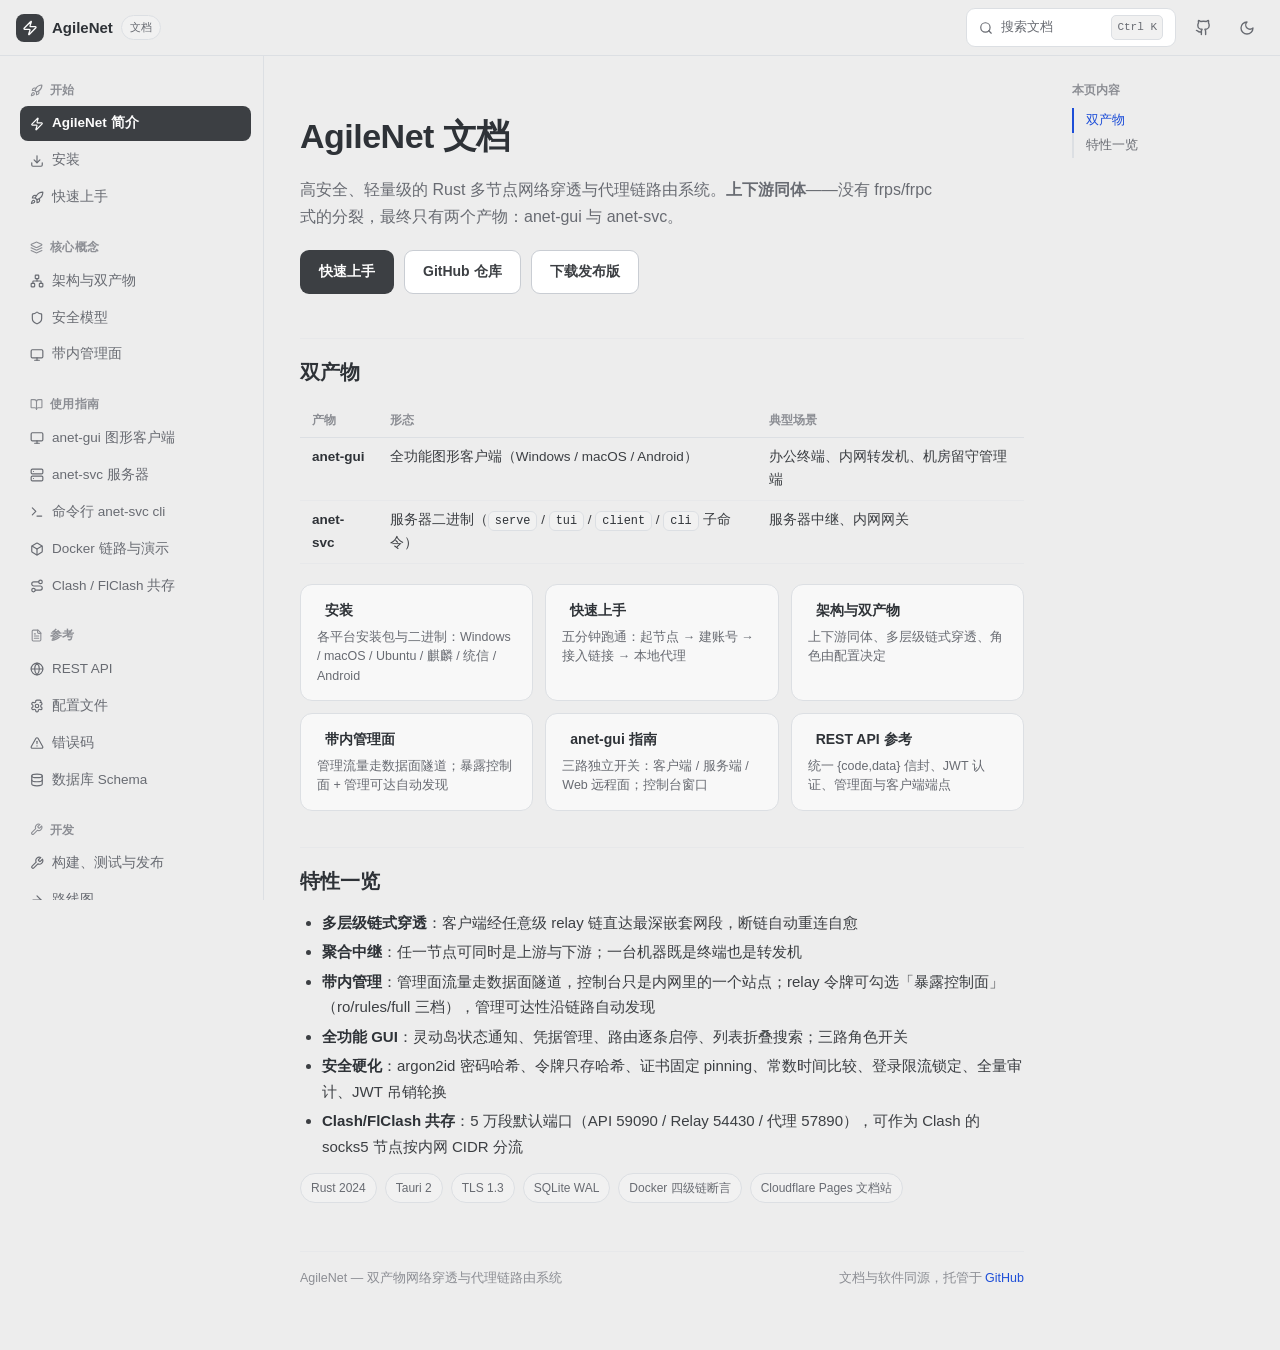
==== wiki/index.html @ 797f71d1 "docs(wiki): 文档站首版——大纲结构 + Cindy 设计 token + Cloudflare Pages - 主流开源文档站结构：开始/核心概念/使用指南/参考/开发 五组 17 页（简" ====
<!DOCTYPE html>
<html lang="zh-CN">
<head>
<meta charset="UTF-8">
<meta name="viewport" content="width=device-width, initial-scale=1.0">
<title>AgileNet 文档</title>
<meta name="description" content="AgileNet — 高安全、轻量级的 Rust 多节点网络穿透与代理链路由系统。双产物 anet-gui / anet-svc 官方文档。">
<link rel="icon" href="data:image/svg+xml,<svg xmlns='http://www.w3.org/2000/svg' viewBox='0 0 24 24' fill='none' stroke='%233C3F43' stroke-width='2' stroke-linecap='round' stroke-linejoin='round'><path d='M4 14a1 1 0 0 1-.78-1.63l9.9-10.2a.5.5 0 0 1 .86.46l-1.92 6.02A1 1 0 0 0 13 10h7a1 1 0 0 1 .78 1.63l-9.9 10.2a.5.5 0 0 1-.86-.46l1.92-6.02A1 1 0 0 0 11 14z'/></svg>">
<link rel="stylesheet" href="assets/style.css">
</head>
<body>
<header class="topbar">
  <button class="tb-icon-btn" id="btn-menu" aria-label="目录"><i data-ic="menu" data-sz="18"></i></button>
  <a class="brand" href="#/">
    <span class="brand-logo"><i data-ic="zap" data-sz="16"></i></span>
    <span class="brand-name">AgileNet</span>
    <span class="brand-tag">文档</span>
  </a>
  <div class="tb-spacer"></div>
  <button class="search-btn" id="btn-search">
    <i data-ic="search" data-sz="14"></i><span>搜索文档</span><kbd>Ctrl K</kbd>
  </button>
  <a class="tb-icon-btn" href="https://github.com/icen-ai/agile-net" target="_blank" rel="noopener" aria-label="GitHub"><i data-ic="github" data-sz="17"></i></a>
  <button class="tb-icon-btn" id="btn-theme" aria-label="切换主题"></button>
</header>

<div class="layout">
  <aside class="sidebar" id="sidebar">
    <nav id="nav"></nav>
    <div class="sidebar-foot">
      <a href="https://github.com/icen-ai/agile-net" target="_blank" rel="noopener"><i data-ic="github" data-sz="13"></i> icen-ai/agile-net</a>
      <a href="https://github.com/icen-ai/agile-net/releases" target="_blank" rel="noopener"><i data-ic="download" data-sz="13"></i> 下载发布版</a>
    </div>
  </aside>
  <div class="sidebar-mask" id="sidebar-mask"></div>

  <main class="main">
    <article class="content" id="content"></article>
    <footer class="footer">
      <span>AgileNet — 双产物网络穿透与代理链路由系统</span>
      <span>文档与软件同源，托管于 <a href="https://github.com/icen-ai/agile-net" target="_blank" rel="noopener">GitHub</a></span>
    </footer>
  </main>

  <aside class="toc" id="toc"></aside>
</div>

<!-- 搜索面板 -->
<div class="search-mask" id="search-mask" style="display:none">
  <div class="search-panel">
    <div class="search-input-row">
      <i data-ic="search" data-sz="15"></i>
      <input id="search-input" placeholder="搜索文档内容…" autocomplete="off">
      <kbd>ESC</kbd>
    </div>
    <div class="search-results" id="search-results"></div>
  </div>
</div>

<script src="assets/icons.js"></script>
<script src="assets/marked.min.js"></script>
<script src="assets/app.js"></script>
</body>
</html>
---- wiki/assets/style.css ----
/* AgileNet 文档站 — 视觉对齐 Cindy 桌面端设计 token（docs/architecture/ui-design.md）
   浅色默认；深色经 html[data-theme="dark"] 切换并持久化。 */

:root {
  --bg: #EDEDED; --bg2: #F4F4F4; --panel: #F8F8F8; --panel2: #FFFFFF;
  --border: #DCDFE3; --border2: #C9CDD3;
  --text: #3C3F43; --text-strong: #2E3237; --dim: #686B72; --dim2: #8C8E94;
  --accent: #3C3F43; --accent2: #2E3237; --accent-fg: #FCFCFC;
  --link: #1D4ED8; --ring: #417CDD;
  --ok: #15803D; --warn: #B45309; --danger: #DC2626;
  --ok-bg: rgba(21,128,61,.10); --warn-bg: rgba(180,83,9,.12); --danger-bg: rgba(220,38,38,.10);
  --chip: #F1F1F1; --hover: #E2E2E2;
  --row-border: #E7E8EA; --row-hover: rgba(0,0,0,.028);
  --shadow: 0 12px 40px rgba(0,0,0,.14);
  --radius: 12px;
  --mono: ui-monospace, SFMono-Regular, Menlo, Consolas, "Liberation Mono", monospace;
}
html[data-theme="dark"] {
  --bg: #2A2828; --bg2: #2F2D2D; --panel: #312F2F; --panel2: #3A3838;
  --border: #434343; --border2: #504F4F;
  --text: #D4D4D4; --text-strong: #EEEEEE; --dim: #9A9DA3; --dim2: #6F6F6F;
  --accent: #EEEEEE; --accent2: #E2E2E2; --accent-fg: #252222;
  --link: #7DA8F8; --ring: #417CDD;
  --ok: #4ADE80; --warn: #FBBF24; --danger: #F87171;
  --ok-bg: rgba(74,222,128,.12); --warn-bg: rgba(251,191,36,.12); --danger-bg: rgba(248,113,113,.12);
  --chip: #2F2D2D; --hover: #3A3838;
  --row-border: #3A3838; --row-hover: rgba(255,255,255,.04);
  --shadow: 0 12px 40px rgba(0,0,0,.5);
}

* { box-sizing: border-box; margin: 0; padding: 0; }
html { scroll-behavior: smooth; }
body {
  font-family: -apple-system, BlinkMacSystemFont, "Segoe UI", "PingFang SC", "Hiragino Sans GB", "Microsoft YaHei", sans-serif;
  background: var(--bg); color: var(--text); font-size: 15px; line-height: 1.7;
}
a { color: var(--link); text-decoration: none; }
a:hover { text-decoration: underline; }
.ic { display: inline-block; vertical-align: -2px; }
kbd {
  font-family: var(--mono); font-size: 11px; padding: 2px 5px; border-radius: 5px;
  background: var(--chip); border: 1px solid var(--border); color: var(--dim);
}
button { font: inherit; cursor: pointer; border: none; background: none; color: inherit; }

/* ================= 顶栏 ================= */
.topbar {
  position: sticky; top: 0; z-index: 50; display: flex; align-items: center; gap: 10px;
  height: 56px; padding: 0 16px;
  background: color-mix(in srgb, var(--bg) 86%, transparent);
  backdrop-filter: blur(12px); border-bottom: 1px solid var(--border);
}
.brand { display: flex; align-items: center; gap: 8px; color: var(--text-strong); }
.brand:hover { text-decoration: none; }
.brand-logo {
  display: flex; align-items: center; justify-content: center;
  width: 28px; height: 28px; border-radius: 8px;
  background: var(--accent); color: var(--accent-fg);
}
.brand-name { font-weight: 700; font-size: 15px; }
.brand-tag {
  font-size: 11px; padding: 2px 8px; border-radius: 999px;
  background: var(--chip); border: 1px solid var(--border); color: var(--dim);
}
.tb-spacer { flex: 1; }
.tb-icon-btn {
  display: flex; align-items: center; justify-content: center;
  width: 34px; height: 34px; border-radius: 8px; color: var(--dim);
}
.tb-icon-btn:hover { background: var(--hover); color: var(--text-strong); text-decoration: none; }
#btn-menu { display: none; }
.search-btn {
  display: flex; align-items: center; gap: 8px; padding: 6px 12px;
  border-radius: 9px; border: 1px solid var(--border); background: var(--panel2);
  color: var(--dim); font-size: 13px; min-width: 210px;
}
.search-btn:hover { border-color: var(--border2); }
.search-btn kbd { margin-left: auto; }

/* ================= 布局 ================= */
.layout {
  display: grid; grid-template-columns: 264px minmax(0,1fr) 220px;
  max-width: 1440px; margin: 0 auto; gap: 0;
}
.sidebar {
  position: sticky; top: 56px; height: calc(100vh - 56px); overflow-y: auto;
  padding: 20px 12px 20px 20px; border-right: 1px solid var(--border);
}
.toc {
  position: sticky; top: 56px; height: calc(100vh - 56px); overflow-y: auto;
  padding: 24px 20px 24px 12px; font-size: 13px;
}
.main { min-width: 0; padding: 28px 36px 60px; }

/* ================= 侧边导航 ================= */
.nav-group { margin-bottom: 18px; }
.nav-group-title {
  display: flex; align-items: center; gap: 7px; padding: 4px 10px;
  font-size: 12px; font-weight: 600; color: var(--dim2);
  text-transform: uppercase; letter-spacing: .4px;
}
.nav-item {
  display: flex; align-items: center; gap: 8px; padding: 6px 10px; margin-top: 2px;
  border-radius: 8px; color: var(--dim); font-size: 13.5px;
}
.nav-item:hover { background: var(--hover); color: var(--text-strong); text-decoration: none; }
.nav-item.active { background: var(--accent); color: var(--accent-fg); font-weight: 600; }
.sidebar-foot {
  margin-top: 24px; padding: 12px 10px 0; border-top: 1px solid var(--row-border);
  display: flex; flex-direction: column; gap: 8px; font-size: 12.5px;
}
.sidebar-foot a { color: var(--dim2); display: flex; align-items: center; gap: 6px; }
.sidebar-mask { display: none; }

/* ================= 目录（右侧 TOC） ================= */
.toc-title { font-size: 12px; font-weight: 600; color: var(--dim2); margin-bottom: 8px; }
.toc a {
  display: block; padding: 3px 0 3px 12px; color: var(--dim);
  border-left: 2px solid var(--border); font-size: 12.5px; line-height: 1.5;
}
.toc a:hover { color: var(--text-strong); text-decoration: none; }
.toc a.l3 { padding-left: 26px; }
.toc a.active { color: var(--link); border-left-color: var(--link); }

/* ================= 正文（Markdown 渲染） ================= */
.content { max-width: 780px; }
.content h1 {
  font-size: 28px; font-weight: 700; color: var(--text-strong);
  margin: 0 0 12px; letter-spacing: -.3px;
}
.content h2 {
  font-size: 20px; font-weight: 650; color: var(--text-strong);
  margin: 36px 0 12px; padding-top: 16px; border-top: 1px solid var(--row-border);
}
.content h3 { font-size: 16px; font-weight: 650; color: var(--text-strong); margin: 24px 0 10px; }
.content h4 { font-size: 14px; font-weight: 650; color: var(--text-strong); margin: 18px 0 8px; }
.content p { margin: 10px 0; }
.content ul, .content ol { margin: 10px 0 10px 22px; }
.content li { margin: 4px 0; }
.content li > ul, .content li > ol { margin-top: 2px; }
.content strong { color: var(--text-strong); }
.content blockquote {
  margin: 14px 0; padding: 10px 16px; border-left: 3px solid var(--accent);
  background: var(--panel); border-radius: 0 8px 8px 0; color: var(--dim);
}
.content blockquote p { margin: 4px 0; }
.content hr { border: none; border-top: 1px solid var(--border); margin: 28px 0; }
.content table {
  width: 100%; border-collapse: collapse; margin: 14px 0; font-size: 13.5px;
  display: block; overflow-x: auto;
}
.content th {
  text-align: left; color: var(--dim2); font-size: 12px; font-weight: 600;
  padding: 7px 12px; border-bottom: 1px solid var(--border); white-space: nowrap;
}
.content td { padding: 8px 12px; border-bottom: 1px solid var(--row-border); vertical-align: top; }
.content tr:hover td { background: var(--row-hover); }
.content code {
  font-family: var(--mono); font-size: .88em; padding: 2px 6px; border-radius: 6px;
  background: var(--chip); border: 1px solid var(--border); color: var(--text-strong);
  word-break: break-all;
}
.content pre {
  position: relative; margin: 14px 0; padding: 14px 16px; border-radius: 10px;
  background: #26292E; border: 1px solid var(--border); overflow-x: auto;
}
.content pre code {
  background: none; border: none; padding: 0; color: #E4E7EB; font-size: 12.5px;
  line-height: 1.65; word-break: normal; white-space: pre;
}
.copy-btn {
  position: absolute; top: 8px; right: 8px; display: flex; align-items: center; gap: 4px;
  padding: 4px 8px; border-radius: 6px; font-size: 11px;
  background: rgba(255,255,255,.08); color: #B9BDC4; opacity: 0; transition: opacity .15s;
}
pre:hover .copy-btn { opacity: 1; }
.copy-btn:hover { background: rgba(255,255,255,.16); color: #fff; }
.content img { max-width: 100%; border-radius: 10px; border: 1px solid var(--border); }

/* 首页 hero（content/index.md 内嵌 HTML 使用） */
.hero { padding: 24px 0 8px; }
.hero-title { font-size: 34px; font-weight: 750; color: var(--text-strong); letter-spacing: -.5px; }
.hero-sub { font-size: 16px; color: var(--dim); margin-top: 10px; max-width: 640px; }
.hero-actions { display: flex; gap: 10px; margin-top: 20px; flex-wrap: wrap; }
.btn {
  display: inline-flex; align-items: center; gap: 7px; padding: 9px 18px;
  border-radius: 9px; font-size: 14px; font-weight: 600; border: 1px solid transparent;
}
.btn:hover { text-decoration: none; }
.btn-primary { background: var(--accent); color: var(--accent-fg); }
.btn-primary:hover { background: var(--accent2); }
.btn-ghost { border-color: var(--border2); color: var(--text); background: var(--panel2); }
.btn-ghost:hover { background: var(--hover); }
.card-grid {
  display: grid; grid-template-columns: repeat(auto-fill, minmax(220px, 1fr));
  gap: 12px; margin: 20px 0;
}
.card-link {
  display: block; padding: 14px 16px; border-radius: var(--radius);
  background: var(--panel); border: 1px solid var(--border); color: var(--text);
}
.card-link:hover { border-color: var(--border2); text-decoration: none; background: var(--panel2); }
.card-link .cl-title { display: flex; align-items: center; gap: 8px; font-weight: 650; color: var(--text-strong); font-size: 14px; }
.card-link .cl-desc { font-size: 12.5px; color: var(--dim); margin-top: 5px; line-height: 1.55; }
.pill-row { display: flex; gap: 8px; flex-wrap: wrap; margin: 14px 0; }
.pill {
  display: inline-flex; align-items: center; gap: 6px; font-size: 12px; padding: 4px 10px;
  border-radius: 999px; background: var(--chip); border: 1px solid var(--border); color: var(--dim);
}

/* ================= 页脚 ================= */
.footer {
  margin-top: 48px; padding-top: 16px; border-top: 1px solid var(--row-border);
  display: flex; justify-content: space-between; gap: 12px; flex-wrap: wrap;
  font-size: 12.5px; color: var(--dim2); max-width: 780px;
}

/* ================= 搜索面板 ================= */
.search-mask {
  position: fixed; inset: 0; z-index: 100; background: rgba(0,0,0,.42);
  display: flex; align-items: flex-start; justify-content: center; padding-top: 12vh;
}
.search-panel {
  width: 560px; max-width: calc(100vw - 32px); border-radius: var(--radius);
  background: var(--panel2); border: 1px solid var(--border); box-shadow: var(--shadow);
  overflow: hidden;
}
.search-input-row {
  display: flex; align-items: center; gap: 10px; padding: 14px 16px;
  border-bottom: 1px solid var(--row-border); color: var(--dim);
}
.search-input-row input {
  flex: 1; border: none; outline: none; background: none; font: inherit; font-size: 15px;
  color: var(--text-strong);
}
.search-results { max-height: 46vh; overflow-y: auto; }
.search-result {
  display: block; padding: 10px 16px; color: var(--text); border-bottom: 1px solid var(--row-border);
}
.search-result:hover, .search-result.active { background: var(--hover); text-decoration: none; }
.search-result .sr-title { font-weight: 650; font-size: 13.5px; color: var(--text-strong); }
.search-result .sr-path { font-size: 11.5px; color: var(--dim2); font-family: var(--mono); }
.search-result .sr-snip { font-size: 12.5px; color: var(--dim); margin-top: 3px; }
.search-result .sr-snip mark { background: var(--warn-bg); color: var(--warn); border-radius: 3px; padding: 0 2px; }
.search-empty { padding: 24px; text-align: center; color: var(--dim2); font-size: 13px; }

/* ================= 响应式 ================= */
@media (max-width: 1180px) {
  .layout { grid-template-columns: 264px minmax(0,1fr); }
  .toc { display: none; }
}
@media (max-width: 860px) {
  #btn-menu { display: flex; }
  .search-btn { min-width: 0; }
  .search-btn span, .search-btn kbd { display: none; }
  .layout { grid-template-columns: minmax(0,1fr); }
  .sidebar {
    position: fixed; inset: 56px auto 0 0; width: 280px; z-index: 60;
    background: var(--bg); transform: translateX(-100%); transition: transform .2s ease;
  }
  .sidebar.open { transform: translateX(0); }
  .sidebar-mask {
    display: block; position: fixed; inset: 56px 0 0 0; z-index: 55;
    background: rgba(0,0,0,.35); opacity: 0; pointer-events: none; transition: opacity .2s;
  }
  .sidebar-mask.open { opacity: 1; pointer-events: auto; }
  .main { padding: 20px 18px 48px; }
}
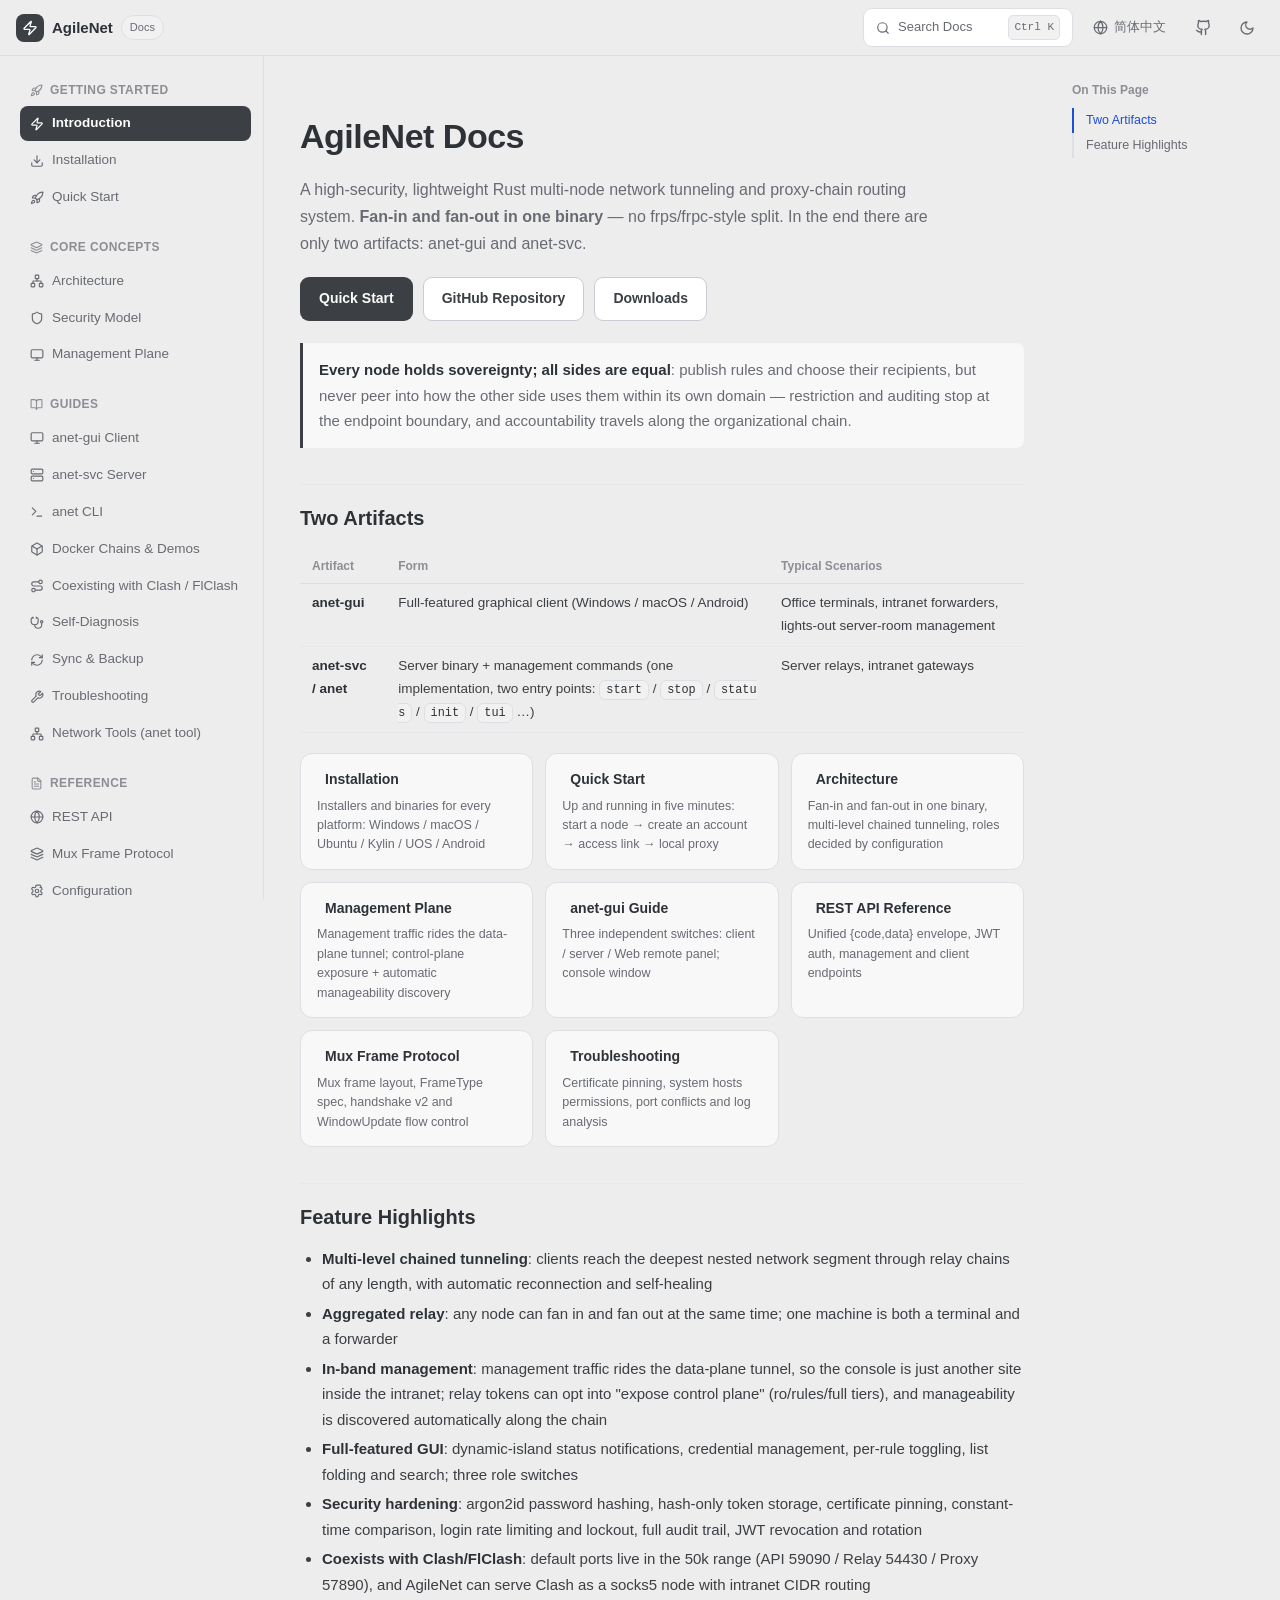
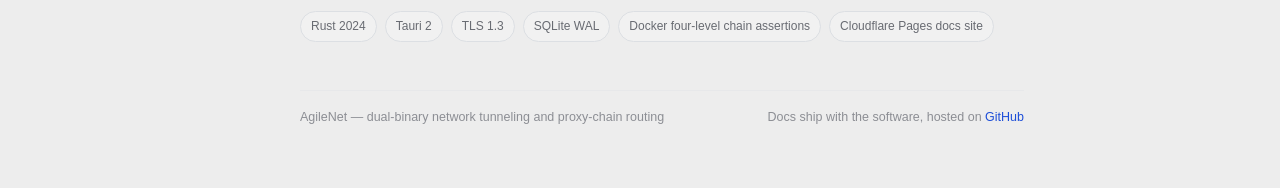
==== commit 2fee35a5: "feat(i18n): 全产品中英双语——统一 AgI18n 运行时与字典、文档站双语、注释英文化 - 基座: agi18n.js 运行时（register/t/hydrate/setLang/onC" ====
--- a/wiki/index.html
+++ b/wiki/index.html
@@ -10,18 +10,21 @@
 </head>
 <body>
 <header class="topbar">
-  <button class="tb-icon-btn" id="btn-menu" aria-label="目录"><i data-ic="menu" data-sz="18"></i></button>
+  <button class="tb-icon-btn" id="btn-menu" data-i18n-title="ui.menu" aria-label="目录"><i data-ic="menu" data-sz="18"></i></button>
   <a class="brand" href="#/">
     <span class="brand-logo"><i data-ic="zap" data-sz="16"></i></span>
     <span class="brand-name">AgileNet</span>
-    <span class="brand-tag">文档</span>
+    <span class="brand-tag" data-i18n="ui.brandTag">文档</span>
   </a>
   <div class="tb-spacer"></div>
   <button class="search-btn" id="btn-search">
-    <i data-ic="search" data-sz="14"></i><span>搜索文档</span><kbd>Ctrl K</kbd>
+    <i data-ic="search" data-sz="14"></i><span data-i18n="ui.searchBtn">搜索文档</span><kbd>Ctrl K</kbd>
+  </button>
+  <button class="lang-btn" id="btn-lang" data-i18n-title="ui.lang" aria-label="切换语言">
+    <i data-ic="globe" data-sz="15"></i><span id="btn-lang-label">English</span>
   </button>
   <a class="tb-icon-btn" href="https://github.com/icen-ai/agile-net" target="_blank" rel="noopener" aria-label="GitHub"><i data-ic="github" data-sz="17"></i></a>
-  <button class="tb-icon-btn" id="btn-theme" aria-label="切换主题"></button>
+  <button class="tb-icon-btn" id="btn-theme" data-i18n-title="ui.theme" aria-label="切换主题"></button>
 </header>
 
 <div class="layout">
@@ -29,7 +32,7 @@
     <nav id="nav"></nav>
     <div class="sidebar-foot">
       <a href="https://github.com/icen-ai/agile-net" target="_blank" rel="noopener"><i data-ic="github" data-sz="13"></i> icen-ai/agile-net</a>
-      <a href="https://github.com/icen-ai/agile-net/releases" target="_blank" rel="noopener"><i data-ic="download" data-sz="13"></i> 下载发布版</a>
+      <a href="https://github.com/icen-ai/agile-net/releases" target="_blank" rel="noopener"><i data-ic="download" data-sz="13"></i> <span data-i18n="ui.releases">下载发布版</span></a>
     </div>
   </aside>
   <div class="sidebar-mask" id="sidebar-mask"></div>
@@ -37,8 +40,8 @@
   <main class="main">
     <article class="content" id="content"></article>
     <footer class="footer">
-      <span>AgileNet — 双产物网络穿透与代理链路由系统</span>
-      <span>文档与软件同源，托管于 <a href="https://github.com/icen-ai/agile-net" target="_blank" rel="noopener">GitHub</a></span>
+      <span data-i18n="ui.footerTag">AgileNet — 双产物网络穿透与代理链路由系统</span>
+      <span><span data-i18n="ui.footerHosted">文档与软件同源，托管于</span> <a href="https://github.com/icen-ai/agile-net" target="_blank" rel="noopener">GitHub</a></span>
     </footer>
   </main>
 
@@ -50,7 +53,7 @@
   <div class="search-panel">
     <div class="search-input-row">
       <i data-ic="search" data-sz="15"></i>
-      <input id="search-input" placeholder="搜索文档内容…" autocomplete="off">
+      <input id="search-input" data-i18n-ph="ui.searchPh" placeholder="搜索文档内容…" autocomplete="off">
       <kbd>ESC</kbd>
     </div>
     <div class="search-results" id="search-results"></div>
@@ -58,6 +61,8 @@
 </div>
 
 <script src="assets/icons.js"></script>
+<script src="assets/agi18n.js"></script>
+<script src="assets/wikilang.js"></script>
 <script src="assets/marked.min.js"></script>
 <script src="assets/app.js"></script>
 </body>
--- a/wiki/assets/style.css
+++ b/wiki/assets/style.css
@@ -1,5 +1,5 @@
-/* AgileNet 文档站 — 视觉对齐 Cindy 桌面端设计 token（docs/architecture/ui-design.md）
-   浅色默认；深色经 html[data-theme="dark"] 切换并持久化。 */
+/* AgileNet docs site — visuals follow the Cindy desktop design tokens (docs/architecture/ui-design.md)
+   Light by default; dark via html[data-theme="dark"], persisted. */
 
 :root {
   --bg: #EDEDED; --bg2: #F4F4F4; --panel: #F8F8F8; --panel2: #FFFFFF;
@@ -43,7 +43,7 @@
 }
 button { font: inherit; cursor: pointer; border: none; background: none; color: inherit; }
 
-/* ================= 顶栏 ================= */
+/* ================= Top bar ================= */
 .topbar {
   position: sticky; top: 0; z-index: 50; display: flex; align-items: center; gap: 10px;
   height: 56px; padding: 0 16px;
@@ -76,8 +76,13 @@
 }
 .search-btn:hover { border-color: var(--border2); }
 .search-btn kbd { margin-left: auto; }
-
-/* ================= 布局 ================= */
+.lang-btn {
+  display: flex; align-items: center; gap: 6px; padding: 6px 10px;
+  border-radius: 8px; color: var(--dim); font-size: 12.5px; white-space: nowrap;
+}
+.lang-btn:hover { background: var(--hover); color: var(--text-strong); }
+
+/* ================= Layout ================= */
 .layout {
   display: grid; grid-template-columns: 264px minmax(0,1fr) 220px;
   max-width: 1440px; margin: 0 auto; gap: 0;
@@ -92,7 +97,7 @@
 }
 .main { min-width: 0; padding: 28px 36px 60px; }
 
-/* ================= 侧边导航 ================= */
+/* ================= Side nav ================= */
 .nav-group { margin-bottom: 18px; }
 .nav-group-title {
   display: flex; align-items: center; gap: 7px; padding: 4px 10px;
@@ -112,7 +117,7 @@
 .sidebar-foot a { color: var(--dim2); display: flex; align-items: center; gap: 6px; }
 .sidebar-mask { display: none; }
 
-/* ================= 目录（右侧 TOC） ================= */
+/* ================= TOC (right) ================= */
 .toc-title { font-size: 12px; font-weight: 600; color: var(--dim2); margin-bottom: 8px; }
 .toc a {
   display: block; padding: 3px 0 3px 12px; color: var(--dim);
@@ -122,7 +127,7 @@
 .toc a.l3 { padding-left: 26px; }
 .toc a.active { color: var(--link); border-left-color: var(--link); }
 
-/* ================= 正文（Markdown 渲染） ================= */
+/* ================= Content (Markdown render) ================= */
 .content { max-width: 780px; }
 .content h1 {
   font-size: 28px; font-weight: 700; color: var(--text-strong);
@@ -177,7 +182,7 @@
 .copy-btn:hover { background: rgba(255,255,255,.16); color: #fff; }
 .content img { max-width: 100%; border-radius: 10px; border: 1px solid var(--border); }
 
-/* 首页 hero（content/index.md 内嵌 HTML 使用） */
+/* Home hero (used by inline HTML in content/index.md) */
 .hero { padding: 24px 0 8px; }
 .hero-title { font-size: 34px; font-weight: 750; color: var(--text-strong); letter-spacing: -.5px; }
 .hero-sub { font-size: 16px; color: var(--dim); margin-top: 10px; max-width: 640px; }
@@ -208,14 +213,14 @@
   border-radius: 999px; background: var(--chip); border: 1px solid var(--border); color: var(--dim);
 }
 
-/* ================= 页脚 ================= */
+/* ================= Footer ================= */
 .footer {
   margin-top: 48px; padding-top: 16px; border-top: 1px solid var(--row-border);
   display: flex; justify-content: space-between; gap: 12px; flex-wrap: wrap;
   font-size: 12.5px; color: var(--dim2); max-width: 780px;
 }
 
-/* ================= 搜索面板 ================= */
+/* ================= Search panel ================= */
 .search-mask {
   position: fixed; inset: 0; z-index: 100; background: rgba(0,0,0,.42);
   display: flex; align-items: flex-start; justify-content: center; padding-top: 12vh;
@@ -244,7 +249,7 @@
 .search-result .sr-snip mark { background: var(--warn-bg); color: var(--warn); border-radius: 3px; padding: 0 2px; }
 .search-empty { padding: 24px; text-align: center; color: var(--dim2); font-size: 13px; }
 
-/* ================= 响应式 ================= */
+/* ================= Responsive ================= */
 @media (max-width: 1180px) {
   .layout { grid-template-columns: 264px minmax(0,1fr); }
   .toc { display: none; }
